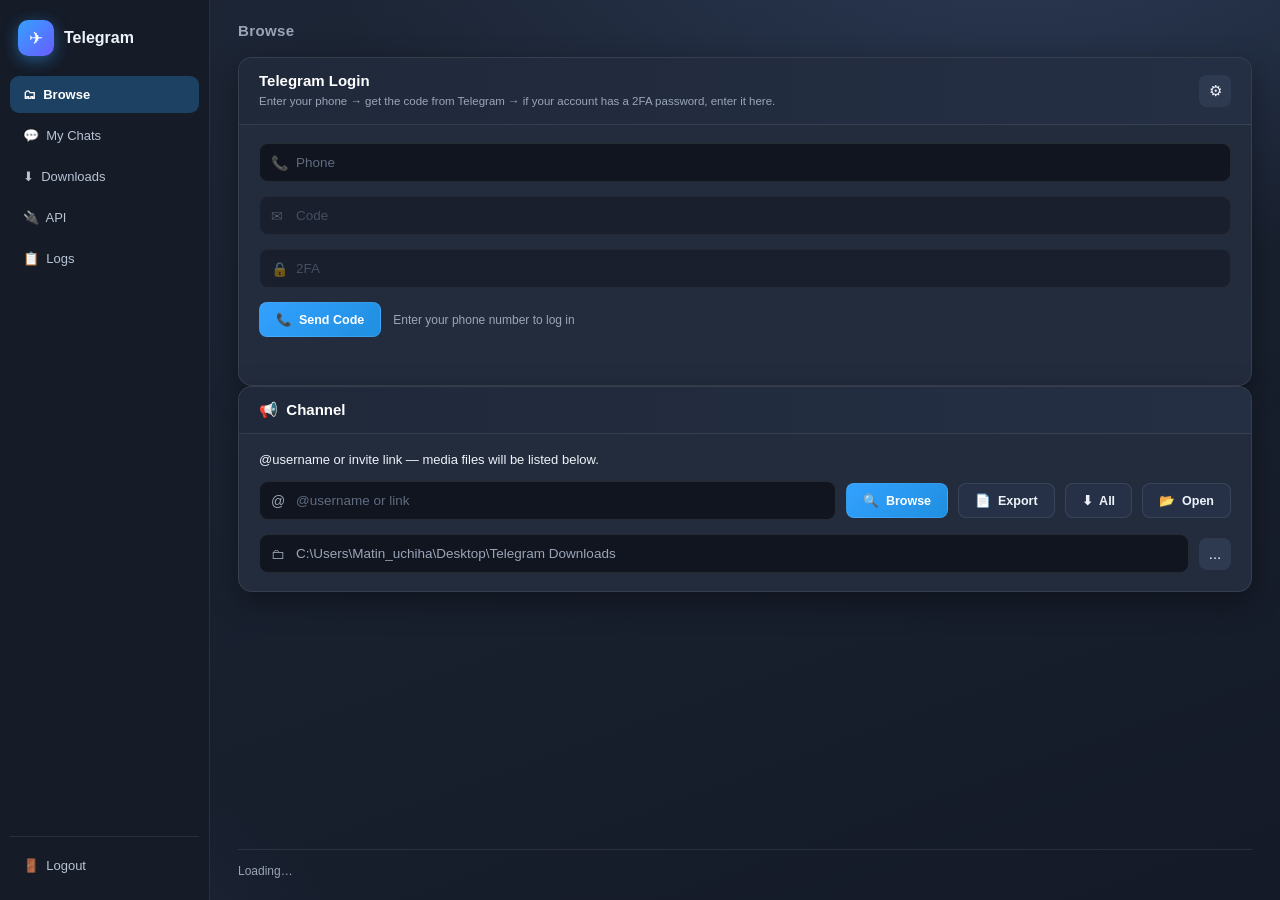
==== webview_gui/index.html @ a7dd972c "TelegramMediaDownloader: full chat downloader + HTML export + offline APK builder" ====
<!DOCTYPE html>
<html lang="fa" dir="ltr">
<head>
<meta charset="utf-8">
<title>Telegram Media Downloader</title>
<link rel="stylesheet" href="style.css">
</head>
<body>
<div class="app">

  <!-- ===== سایدبار چپ ===== -->
  <aside class="sidebar">
    <div class="brand">
      <div class="logo">✈</div>
      <span class="brand-name">Telegram</span>
    </div>
    <nav class="nav">
      <button class="nav-item active" data-page="browse">🗂&nbsp; Browse</button>
      <button class="nav-item" data-page="chats">💬&nbsp; My Chats</button>
      <button class="nav-item" data-page="downloads">⬇&nbsp; Downloads</button>
      <button class="nav-item" data-page="api">🔌&nbsp; API</button>
      <button class="nav-item" data-page="logs">📋&nbsp; Logs</button>
    </nav>
    <div class="sidebar-footer">
      <button class="nav-item" id="logoutBtn">🚪&nbsp; Logout</button>
    </div>
  </aside>

  <!-- ===== محتوای اصلی ===== -->
  <main class="content">
    <span class="page-title" id="pageTitle">Browse</span>

    <!-- ===== صفحهٔ Browse: ورود + Channel ===== -->
    <div id="pageBrowse" class="page">

      <!-- کارت ورود تلگرام -->
      <section class="card" id="loginCard">
        <div class="card-head">
          <div>
            <h2>Telegram Login</h2>
            <p class="sub">Enter your phone → get the code from Telegram → if your account has a 2FA password, enter it here.</p>
          </div>
          <button class="icon-btn" id="settingsBtn" title="Settings">⚙</button>
        </div>
        <div class="card-body">
          <div class="field">
            <span class="field-icon">📞</span>
            <input id="phone" type="tel" placeholder="Phone" autocomplete="off">
          </div>
          <div class="field">
            <span class="field-icon">✉</span>
            <input id="code" type="text" placeholder="Code" autocomplete="off" disabled>
          </div>
          <div class="field">
            <span class="field-icon">🔒</span>
            <input id="password" type="password" placeholder="2FA" autocomplete="off" disabled>
          </div>
          <div class="login-row">
            <button class="btn primary" id="sendCodeBtn"><span>📞</span>&nbsp; Send Code</button>
            <button class="btn primary" id="verifyBtn" style="display:none">✅&nbsp; Verify Code</button>
            <span class="helper" id="loginHelper">Enter your phone number to log in</span>
          </div>
          <div id="loginMsg" class="msg"></div>
        </div>
      </section>

      <!-- کارت Channel -->
      <section class="card">
        <div class="card-head">
          <h2>📢&nbsp; Channel</h2>
        </div>
        <div class="card-body">
          <p class="sub">@username or invite link — media files will be listed below.</p>
          <div class="channel-row">
            <div class="field grow">
              <span class="field-icon">@</span>
              <input id="channel" type="text" placeholder="@username or link" autocomplete="off">
            </div>
            <button class="btn primary" id="browseBtn">🔍&nbsp; Browse</button>
            <button class="btn ghost" id="exportBtn">📄&nbsp; Export</button>
            <button class="btn ghost" id="allBtn">⬇&nbsp; All</button>
            <button class="btn ghost" id="openBtn">📂&nbsp; Open</button>
          </div>
          <div class="path-row">
            <div class="field grow">
              <span class="field-icon">🗀</span>
              <input id="savePath" type="text" value="C:\Users\Matin_uchiha\Desktop\Telegram Downloads" readonly>
            </div>
            <button class="icon-btn" id="pathBtn">...</button>
          </div>
        </div>
      </section>

      <!-- پنل API / تنظیمات -->
      <section class="card settings-card" id="settingsCard" style="display:none">
        <div class="card-head">
          <h2>🔌&nbsp; API Settings</h2>
        </div>
        <div class="card-body">
          <p class="sub">از my.telegram.org گرفته می‌شود. اگر با این که عمومی FloodWait می‌گیرید، مقادیر خودتان را بگذارید.</p>
          <div class="field"><span class="field-icon">🆔</span>
            <input id="apiId" type="text" placeholder="api_id" autocomplete="off"></div>
          <div class="field"><span class="field-icon">🔑</span>
            <input id="apiHash" type="text" placeholder="api_hash" autocomplete="off"></div>
          <div class="login-row">
            <div class="field grow"><span class="field-icon">🌐</span>
              <input id="proxyHost" type="text" placeholder="proxy host (127.0.0.1)" autocomplete="off"></div>
            <div class="field" style="max-width:110px"><input id="proxyPort" type="text" placeholder="port" autocomplete="off" style="padding-left:12px"></div>
          </div>
          <div class="login-row">
            <button class="btn primary" id="saveApiBtn">💾&nbsp; Save</button>
            <span id="apiMsg" class="msg"></span>
          </div>
        </div>
      </section>
    </div>

    <!-- ===== صفحهٔ My Chats ===== -->
    <div id="pageChats" class="page" style="display:none">
      <section class="card">
        <div class="card-head">
          <h2>💬&nbsp; My Chats</h2>
          <button class="btn ghost" id="refreshChatsBtn">🔄&nbsp; Refresh</button>
        </div>
        <div class="card-body">
          <div id="chatsMsg" class="msg"></div>
          <div class="chat-list" id="chatList"></div>
        </div>
      </section>
    </div>

    <!-- ===== صفحهٔ لاگ ===== -->
    <div id="pageLogs" class="page" style="display:none">
      <section class="card">
        <div class="card-head">
          <h2>📋&nbsp; Logs</h2>
          <button class="btn ghost" id="refreshLogsBtn">🔄&nbsp; Refresh</button>
        </div>
        <div class="card-body">
          <div id="logsMsg" class="msg"></div>
          <pre class="log-view" id="logView"></pre>
        </div>
      </section>
    </div>

    <!-- ===== نوار وضعیت ===== -->
    <div class="statusbar"><span id="status">Ready</span></div>
  </main>
</div>
<script src="api.js"></script>
<script src="app.js"></script>
</body>
</html>
---- webview_gui/style.css ----
/* ===== Telegram Media Downloader — Dark glass (matching mailbox) ===== */
:root {
  --win-bg: #1c2433;          /* پنجرهٔ تیره */
  --sidebar: #151b27;
  --content: #1f2736;         /* محتوا کمی روشن‌تر از سایدبار */
  --card: #232c3d;            /* کارت */
  --card-2: #2a3448;
  --input: #11151f;
  --text: #eef3fa;
  --muted: #9aa6b8;
  --accent: #33a1ff;
  --accent2: #6a5cff;
  --line: rgba(255, 255, 255, .09);
  --radius: 14px;
}
* { box-sizing: border-box; margin: 0; padding: 0; }
html, body { height: 100%; }
body {
  font-family: "Segoe UI", "Segoe UI Variable", Vazirmatn, Tahoma, sans-serif;
  color: var(--text); font-size: 13px;
  /* رنگ پایهٔ ماتِ تیره — تضمین می‌کند هرگز سفید/شفاف نباشد */
  background-color: #161d2b;
  background:
    radial-gradient(1200px 600px at 80% -10%, #2b3a55 0%, transparent 60%),
    radial-gradient(900px 500px at -10% 110%, #23304a 0%, transparent 55%),
    linear-gradient(160deg, #1d2636 0%, #141a27 100%);
  overflow: hidden;
}

.app { display: flex; height: 100vh; }

/* ---------- سایدبار ---------- */
.sidebar {
  width: 210px; flex: none;
  background: var(--sidebar);
  border-right: 1px solid var(--line);
  display: flex; flex-direction: column; padding: 16px 10px;
}
.brand { display: flex; align-items: center; gap: 10px; padding: 4px 8px 20px; }
.logo {
  width: 36px; height: 36px; border-radius: 10px;
  background: linear-gradient(135deg, var(--accent), var(--accent2));
  display: flex; align-items: center; justify-content: center;
  font-size: 17px; color: #fff; box-shadow: 0 4px 16px rgba(51, 161, 255, .45);
}
.brand-name { font-weight: 700; font-size: 16px; }

.nav { display: flex; flex-direction: column; gap: 4px; flex: 1; }
.nav-item {
  background: transparent; border: none; border-radius: 9px;
  color: #b8c3d4; font-size: 13px; text-align: left;
  padding: 11px 13px; cursor: pointer; transition: .15s; width: 100%;
}
.nav-item:hover { background: rgba(255, 255, 255, .07); }
.nav-item.active { background: rgba(51, 161, 255, .28); color: #fff; font-weight: 600; }
.sidebar-footer { border-top: 1px solid var(--line); padding-top: 10px; }

/* ---------- محتوا ---------- */
.content {
  flex: 1; display: flex; flex-direction: column;
  padding: 22px 28px; gap: 18px; overflow: hidden;
}
.page-title { font-size: 15px; font-weight: 600; color: var(--muted); letter-spacing: .4px; }

/* ---------- کارت ---------- */
.card {
  background: var(--card);
  border: 1px solid var(--line);
  border-radius: var(--radius);
  box-shadow: 0 10px 30px rgba(0, 0, 0, .35);
  overflow: hidden;
  display: flex; flex-direction: column;
}
.card-head {
  background: linear-gradient(90deg, #20293a, #252f44);
  border-bottom: 1px solid var(--line);
  padding: 14px 20px;
  display: flex; align-items: center; justify-content: space-between; gap: 12px;
}
.card-head h2 { font-size: 15px; font-weight: 700; color: #fff; display: flex; align-items: center; gap: 8px; }
.card-head .sub { color: var(--muted); font-size: 11.5px; margin-top: 4px; line-height: 1.5; }
.card-body { padding: 18px 20px; display: flex; flex-direction: column; gap: 14px; }

/* ---------- دکمه‌ها ---------- */
.btn {
  background: #2e3a50; border: 1px solid var(--line);
  border-radius: 8px; color: var(--text); padding: 9px 16px; font-size: 12.5px;
  cursor: pointer; white-space: nowrap; transition: .15s; font-weight: 600;
}
.btn:hover { background: #394761; }
.btn:disabled { opacity: .45; cursor: default; }
.btn.primary { background: linear-gradient(135deg, var(--accent), #1f8fe0); color: #fff; }
.btn.primary:hover { filter: brightness(1.08); }
.btn.ghost { background: #27304300; background-color: #263148; }
.icon-btn {
  background: #2e3a50; border: none; border-radius: 8px;
  color: var(--text); width: 32px; height: 32px; cursor: pointer; font-size: 15px;
}
.icon-btn:hover { background: #394761; }

/* ---------- فیلدها ---------- */
.field { position: relative; display: flex; align-items: center; }
.field .field-icon { position: absolute; left: 12px; color: var(--muted); font-size: 14px; }
.field input {
  width: 100%; background: var(--input); border: 1px solid var(--line);
  border-radius: 9px; color: var(--text); padding: 11px 12px 11px 36px; font-size: 13.5px; outline: none;
}
.field input::placeholder { color: #5f6c80; }
.field input:focus { border-color: var(--accent); }
.field input:disabled { opacity: .55; }
.field input[readonly] { color: var(--muted); }
.grow { flex: 1; }

/* ---------- ردیف‌ها ---------- */
.login-row { display: flex; align-items: center; gap: 12px; }
.channel-row { display: flex; align-items: center; gap: 10px; flex-wrap: nowrap; }
.path-row { display: flex; align-items: center; gap: 10px; }
.msg { min-height: 16px; font-size: 12.5px; color: #6fdb8a; }
.msg.err { color: #ff7b72; }
.helper { color: var(--muted); font-size: 12px; }

/* ---------- لاگ ---------- */
.log-view {
  background: var(--input); border: 1px solid var(--line); border-radius: 8px;
  padding: 12px; font-family: Consolas, monospace; font-size: 11.5px; line-height: 1.55;
  color: #9fc3e8; max-height: 420px; overflow: auto;
  white-space: pre-wrap; word-break: break-word; margin: 0;
}

/* ---------- نوار وضعیت ---------- */
.statusbar {
  margin-top: auto; padding-top: 14px; border-top: 1px solid var(--line);
  color: var(--muted); font-size: 12px;
}

/* ---------- اسکرول‌بار ---------- */
::-webkit-scrollbar { width: 8px; height: 8px; }
::-webkit-scrollbar-thumb { background: rgba(255, 255, 255, .18); border-radius: 5px; }
::-webkit-scrollbar-thumb:hover { background: rgba(255, 255, 255, .3); }
::-webkit-scrollbar-track { background: transparent; }

/* ---------- چت‌ها ---------- */
.chat-list { display: flex; flex-direction: column; gap: 6px; max-height: 320px; overflow: auto; }
.chat-item {
  display: flex; align-items: center; gap: 10px; background: var(--input);
  border: 1px solid var(--line); border-radius: 8px; padding: 9px 13px; cursor: pointer;
}
.chat-item:hover { background: #171e2c; }
.chat-item .t { font-weight: 600; }
.chat-item .s { color: var(--muted); font-size: 11px; margin-inline-start: auto; }
.chat-dl { margin-inline-start: 10px; padding: 5px 12px; font-size: 11.5px; }
#chatsMsg { white-space: pre-line; line-height: 1.6; }
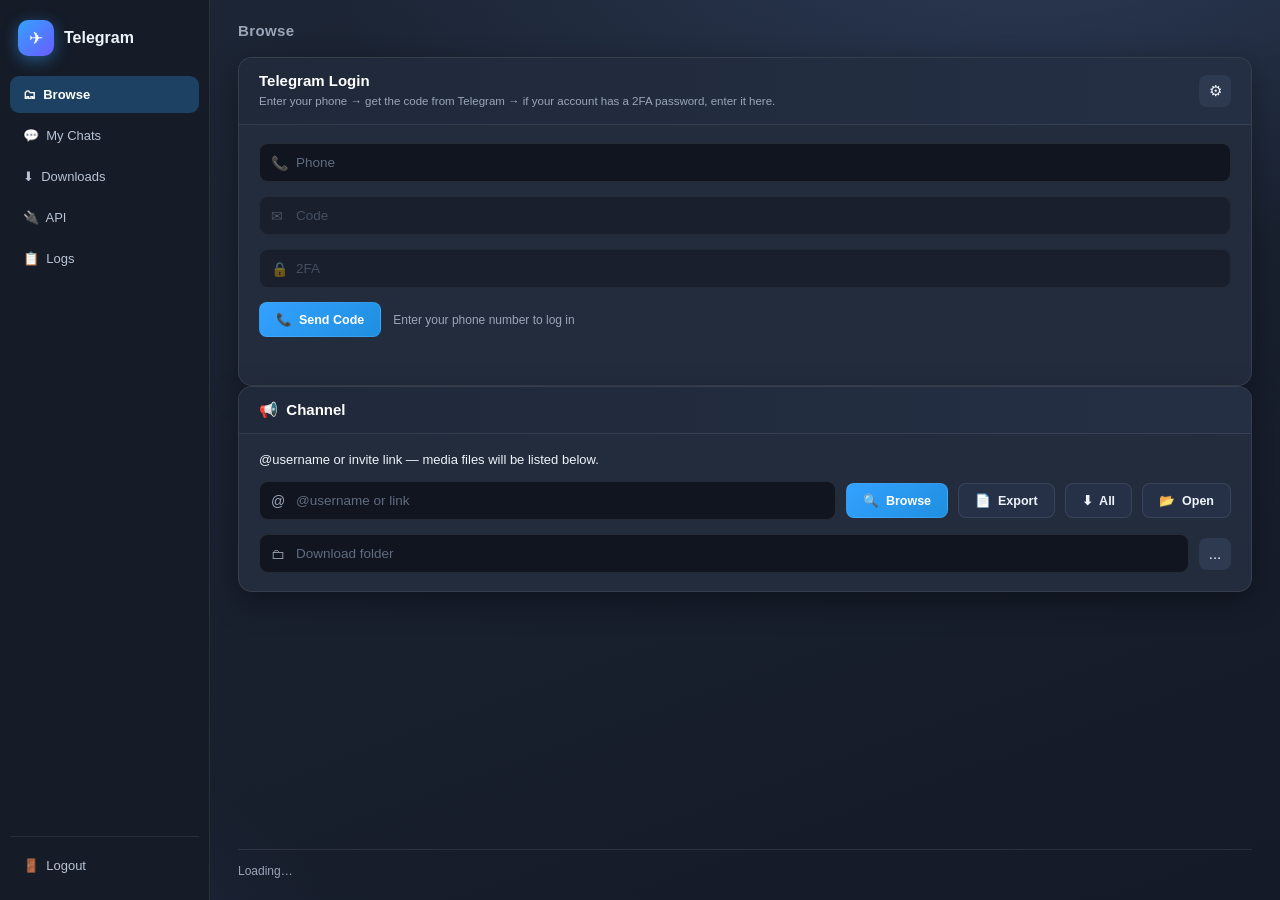
==== commit 1518eb5c: "Public release: remove personal data and hardcoded API keys (bring your own from my.telegram.org)" ====
--- a/webview_gui/index.html
+++ b/webview_gui/index.html
@@ -84,7 +84,7 @@
           <div class="path-row">
             <div class="field grow">
               <span class="field-icon">🗀</span>
-              <input id="savePath" type="text" value="C:\Users\Matin_uchiha\Desktop\Telegram Downloads" readonly>
+              <input id="savePath" type="text" placeholder="Download folder" readonly>
             </div>
             <button class="icon-btn" id="pathBtn">...</button>
           </div>
